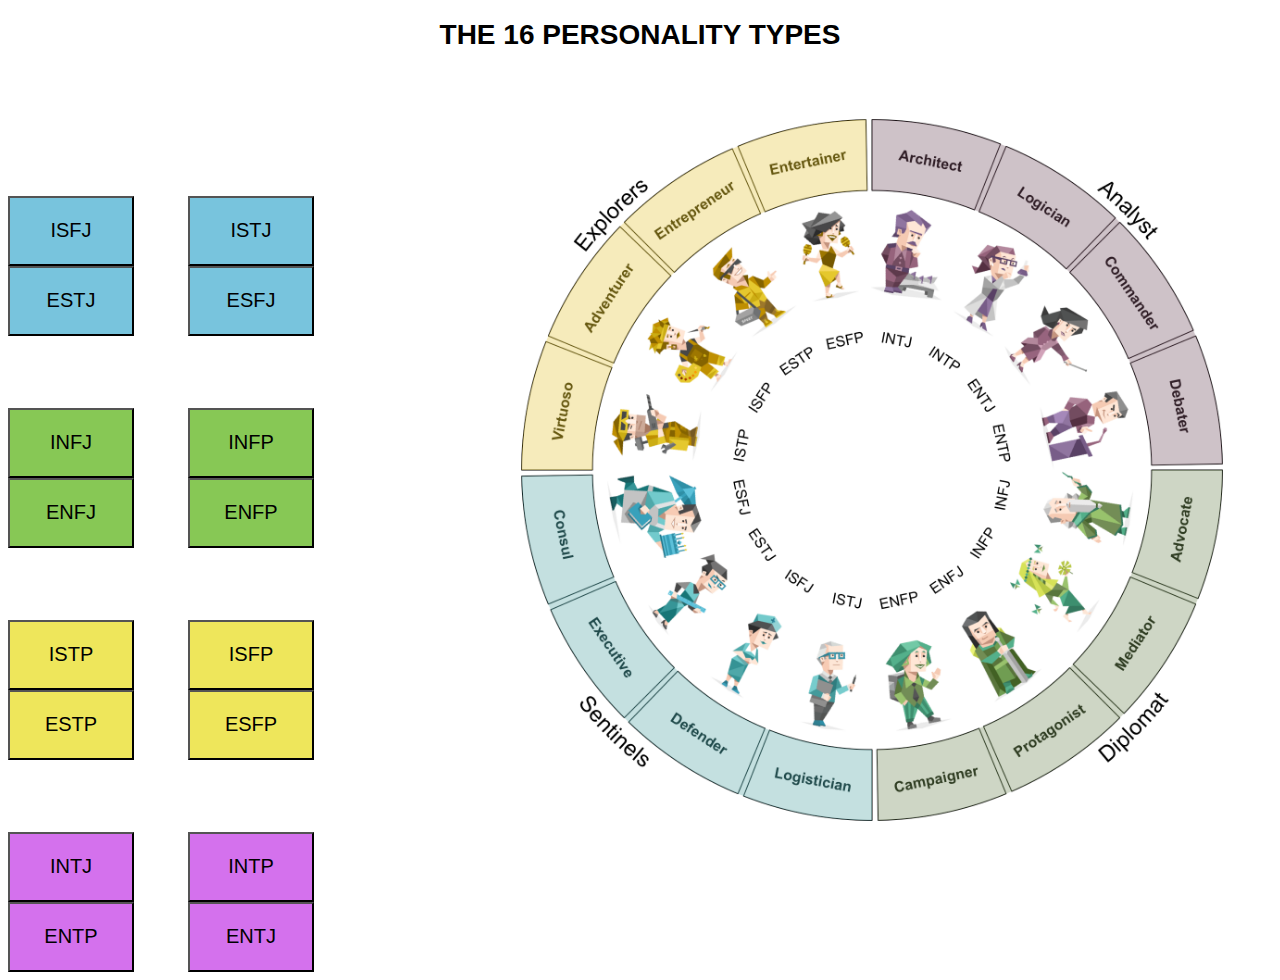
==== types.html @ 74c806ee "types" ====
<!DOCTYPE html>
<html>
<head>
  <link rel="stylesheet" type="text/css" href="style_type.css">
  <title>TYPES</title>
</head>
<body>
    <h1>THE 16 PERSONALITY TYPES</h1>
    <img align = "right" src="16personalities.jpg">
    <br><br><br><br><br><br><br>
    <button style="background-color: rgb(120, 196, 221);" class="openButton" data-content="Their function stack is [Si,Fe,Ti,Ne].Known as DEFENDERS, they protect their near and dear ones and have strong values and morals">ISFJ</button>
    <button style="background-color: rgb(120, 196, 221);" class="openButton" data-content="Content for Box 2">ISTJ</button>
    <button style="background-color: rgb(120, 196, 221);" class="openButton" data-content="Content for Box 3">ESTJ</button>
    <button style="background-color: rgb(120, 196, 221);" class="openButton" data-content="Content for Box 3">ESFJ</button>
    <br><br><br><br><br>
    <button style="background-color: rgb(135, 200, 85);" class="openButton" data-content="Content for Box 3">INFJ</button>
    <button style="background-color: rgb(135, 200, 85);" class="openButton" data-content="Content for Box 3">INFP</button>
    <button style="background-color: rgb(135, 200, 85);" class="openButton" data-content="Content for Box 3">ENFJ</button>
    <button style="background-color: rgb(135, 200, 85);" class="openButton" data-content="Content for Box 3">ENFP</button>
    <br><br><br><br><br>
    <button style="background-color: rgb(238, 230, 91);" class="openButton" data-content="Content for Box 3">ISTP</button>
    <button style="background-color: rgb(238, 230, 91);" class="openButton" data-content="Content for Box 3">ISFP</button>
    <button style="background-color: rgb(238, 230, 91);" class="openButton" data-content="Content for Box 3">ESTP</button>
    <button style="background-color: rgb(238, 230, 91);" class="openButton" data-content="Content for Box 3">ESFP</button>
    <br><br><br><br><br>
    <button style="background-color: rgb(212, 113, 237);" class="openButton" data-content="Content for Box 3">INTJ</button>
    <button style="background-color: rgb(212, 113, 237);" class="openButton" data-content="Content for Box 3">INTP</button>
    <button style="background-color: rgb(212, 113, 237);" class="openButton" data-content="Content for Box 3">ENTP</button>
    <button style="background-color: rgb(212, 113, 237);" class="openButton" data-content="Content for Box 3">ENTJ</button>
    <div id="myBox" class="modal">
    <div class="modal-content">
        <span class="close" id="closeButton">&times;</span>
      <p id="modalContent"></p>
    </div>
  </div>

  <script src="script.js"></script>
</body>
</html>
---- style_type.css ----
h1{
    font-size: 28px;
    text-align: center;
    font-family: 'Segoe UI', Tahoma, Geneva, Verdana, sans-serif;
}

.modal {
    display: none;
    position: fixed;
    top: 0;
    left: 0;
    width: 100%;
    height: 100%;
    background-color: rgba(0, 0, 0, 0.7);
  }
  
.modal-content {
    background-color: #d86d6d;
    margin: 15% auto;
    padding: 20px;
    border: 1px solid #888;
    width: 20%;
    height: fit-content;
    position: relative;
}
  
.close {
    position: absolute;
    top: 0;
    right: 0;
    padding: 10px;
    cursor: pointer;
}

button{
    font-size: 20px;
    width: 126px;
    height: 70px;
    margin-right: 50px;
}
img{
    border-radius: 50%;
    width: 800px;
    height: 800px;
}
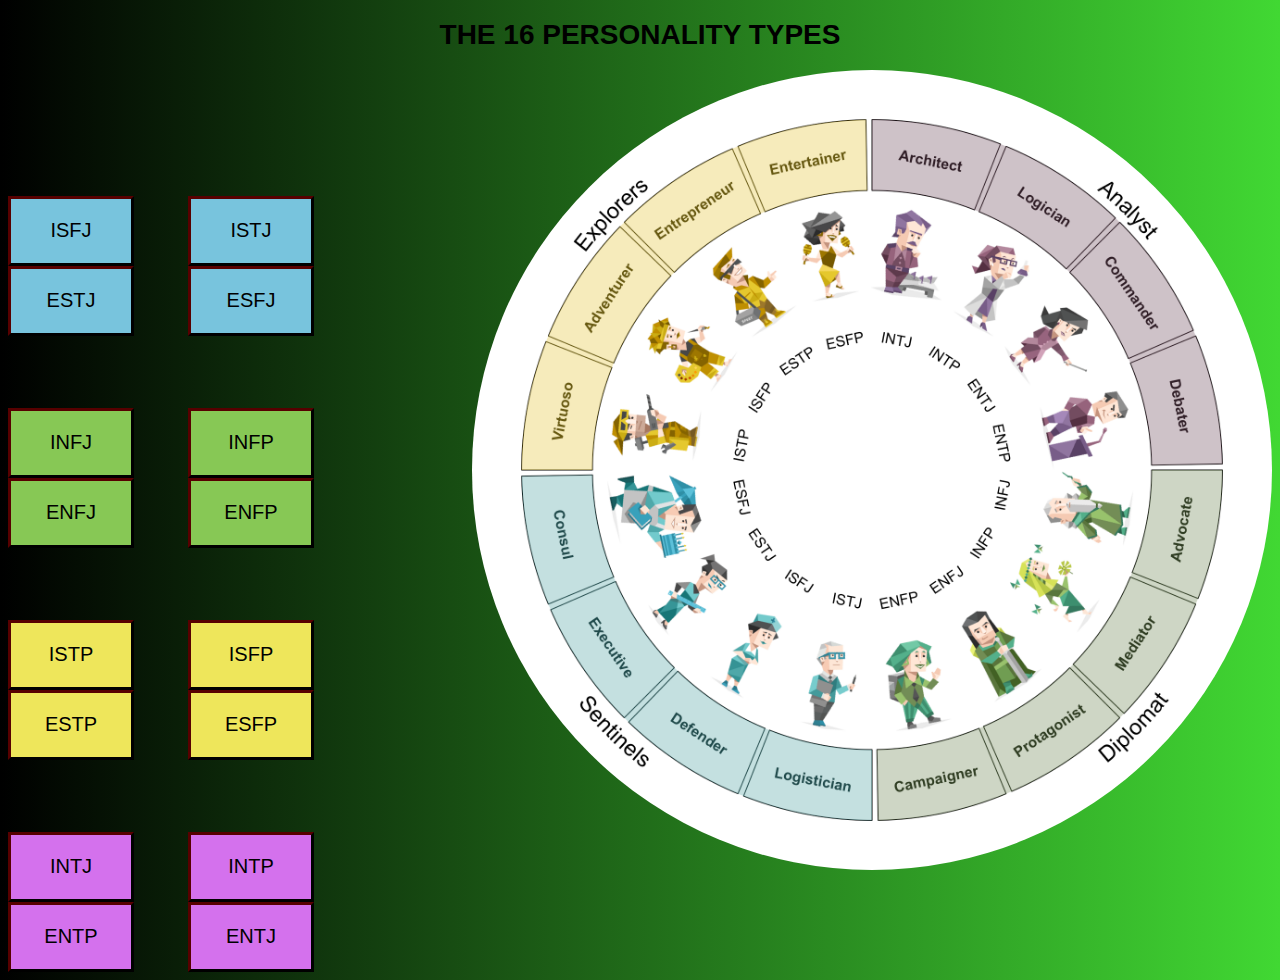
==== commit 90f8cde6: "Final" ====
--- a/types.html
+++ b/types.html
@@ -8,25 +8,25 @@
     <h1>THE 16 PERSONALITY TYPES</h1>
     <img align = "right" src="16personalities.jpg">
     <br><br><br><br><br><br><br>
-    <button style="background-color: rgb(120, 196, 221);" class="openButton" data-content="Their function stack is [Si,Fe,Ti,Ne].Known as DEFENDERS, they protect their near and dear ones and have strong values and morals">ISFJ</button>
-    <button style="background-color: rgb(120, 196, 221);" class="openButton" data-content="Content for Box 2">ISTJ</button>
-    <button style="background-color: rgb(120, 196, 221);" class="openButton" data-content="Content for Box 3">ESTJ</button>
-    <button style="background-color: rgb(120, 196, 221);" class="openButton" data-content="Content for Box 3">ESFJ</button>
+    <button style="background-color: rgb(120, 196, 221);" class="openButton" data-content="Their function stack is [Si,Fe,Ti,Ne].Known as DEFENDERS, they protect their near and dear ones and have strong values and morals.They are one of the most common type existing">ISFJ</button>
+    <button style="background-color: rgb(120, 196, 221);" class="openButton" data-content="Their function stack is [Si,Te,Fi,Ne].Known as LOGISTICIAN, they are responsible and prefer working and excel under or in an ordered and a structured environment">ISTJ</button>
+    <button style="background-color: rgb(120, 196, 221);" class="openButton" data-content="Their function stack is [Te,Si,Ne,Fi].Known as EXECUTIVE, they are organized leaders and value output, efficiency and structure in their process or work">ESTJ</button>
+    <button style="background-color: rgb(120, 196, 221);" class="openButton" data-content="Their function stack is [Fe,Si,Ne,Ti].Known as CONSUL, they are very social and popular and always eager to help others">ESFJ</button>
     <br><br><br><br><br>
-    <button style="background-color: rgb(135, 200, 85);" class="openButton" data-content="Content for Box 3">INFJ</button>
-    <button style="background-color: rgb(135, 200, 85);" class="openButton" data-content="Content for Box 3">INFP</button>
-    <button style="background-color: rgb(135, 200, 85);" class="openButton" data-content="Content for Box 3">ENFJ</button>
-    <button style="background-color: rgb(135, 200, 85);" class="openButton" data-content="Content for Box 3">ENFP</button>
+    <button style="background-color: rgb(135, 200, 85);" class="openButton" data-content="Their function stack is [Ni,Fe,Ti,Se].Known as ADVOCATE, they mainly want harmony in the world and their first 2 functions hep them understand people's feelings to a great extent. They are one of the rarest type existing">INFJ</button>
+    <button style="background-color: rgb(135, 200, 85);" class="openButton" data-content="Their funsiton stack is [Fi,Ne,Si,Te].Known as MEDIATOR, they are very artistic people and try to seek meaning and authenticity in their work.">INFP</button>
+    <button style="background-color: rgb(135, 200, 85);" class="openButton" data-content="Their function stack is [Fe,Ni,Se,Ti].Known as PROTAGONIST, they are normally charismatic leaders and are very people oriented and are very supportive">ENFJ</button>
+    <button style="background-color: rgb(135, 200, 85);" class="openButton" data-content="Their function stack is [Ne,Fi,Te,Si].Knwon as CAMPAIGNER, they are very free-spirted, curious and inspirers ">ENFP</button>
     <br><br><br><br><br>
-    <button style="background-color: rgb(238, 230, 91);" class="openButton" data-content="Content for Box 3">ISTP</button>
-    <button style="background-color: rgb(238, 230, 91);" class="openButton" data-content="Content for Box 3">ISFP</button>
-    <button style="background-color: rgb(238, 230, 91);" class="openButton" data-content="Content for Box 3">ESTP</button>
-    <button style="background-color: rgb(238, 230, 91);" class="openButton" data-content="Content for Box 3">ESFP</button>
+    <button style="background-color: rgb(238, 230, 91);" class="openButton" data-content="Their function stack is [Ti,Se,Ni,Fe].Known as VIRTUOSO, they are very logical people and like to experience things. They are quick problem solvers and perfect for crisis management">ISTP</button>
+    <button style="background-color: rgb(238, 230, 91);" class="openButton" data-content="Their fucntion stack is [Fi,Se,Ni,Te].Known as ADVENTURERS, they are open minded people and always stay in the present. They like experienceing new things and value self-expression">ISFP</button>
+    <button style="background-color: rgb(238, 230, 91);" class="openButton" data-content="Their function stack is [Se,Ti,Ne,Fi].Known as ENTREPRENEUR, they are energetic people who like living life on the edge. They thrive in dynamic and action-packed situations">ESTP</button>
+    <button style="background-color: rgb(238, 230, 91);" class="openButton" data-content="Their function stack is [Se,Fi,Te,Ni].Known as ENTERTAINER, they are spontaneous, energetic and enthusiastic people. They are sociable and value personal connections">ESFP</button>
     <br><br><br><br><br>
-    <button style="background-color: rgb(212, 113, 237);" class="openButton" data-content="Content for Box 3">INTJ</button>
-    <button style="background-color: rgb(212, 113, 237);" class="openButton" data-content="Content for Box 3">INTP</button>
-    <button style="background-color: rgb(212, 113, 237);" class="openButton" data-content="Content for Box 3">ENTP</button>
-    <button style="background-color: rgb(212, 113, 237);" class="openButton" data-content="Content for Box 3">ENTJ</button>
+    <button style="background-color: rgb(212, 113, 237);" class="openButton" data-content="Their function stack is [Ni,Te,Fi,Se].Known as ARCHITECT, they are strategic thinkers and good planners. They are also analytical thinkers.">INTJ</button>
+    <button style="background-color: rgb(212, 113, 237);" class="openButton" data-content="Their function stack is [Ti,Ne,Si,Fe].Known as LOGICIAN, they are Innovative thinkers with a thirst for knowledge. They are very logical and the logic is more focused on themselves internally">INTP</button>
+    <button style="background-color: rgb(212, 113, 237);" class="openButton" data-content="Their function stack is [Ne,Ti,Fe,Si].Known as DEBATER, they are very quick witted and can combine their auxiliary function to counter people logically. They also are creative in nature">ENTP</button>
+    <button style="background-color: rgb(212, 113, 237);" class="openButton" data-content="Their function stack is [Te,Ni,Se,Fi].Known as COMMANDER, they are natural leaders. They are confident and assertive decision makers and enjoy taking in charge to achieve a goal for themselves or an organisation">ENTJ</button>
     <div id="myBox" class="modal">
     <div class="modal-content">
         <span class="close" id="closeButton">&times;</span>
--- a/style_type.css
+++ b/style_type.css
@@ -15,13 +15,17 @@
   }
   
 .modal-content {
-    background-color: #d86d6d;
+    background-image: radial-gradient(circle, rgb(104, 252, 40), rgb(15, 92, 34), rgba(5, 82, 5, 0.798));
     margin: 15% auto;
     padding: 20px;
     border: 1px solid #888;
-    width: 20%;
-    height: fit-content;
+    width: 40%;
+    height: 25%;
     position: relative;
+    border-radius: 25px;
+    font-size: 20px;
+    border-color: black;
+    border-width: 3px;;
 }
   
 .close {
@@ -37,10 +41,17 @@
     width: 126px;
     height: 70px;
     margin-right: 50px;
+    cursor: pointer;
+    border-color: rgb(3, 0, 0);
+    border-width: 3px;
+    
 }
 img{
     border-radius: 50%;
     width: 800px;
     height: 800px;
 }
+body{
+    background-image: linear-gradient(to left, rgb(65, 216, 51),black);
+}
   